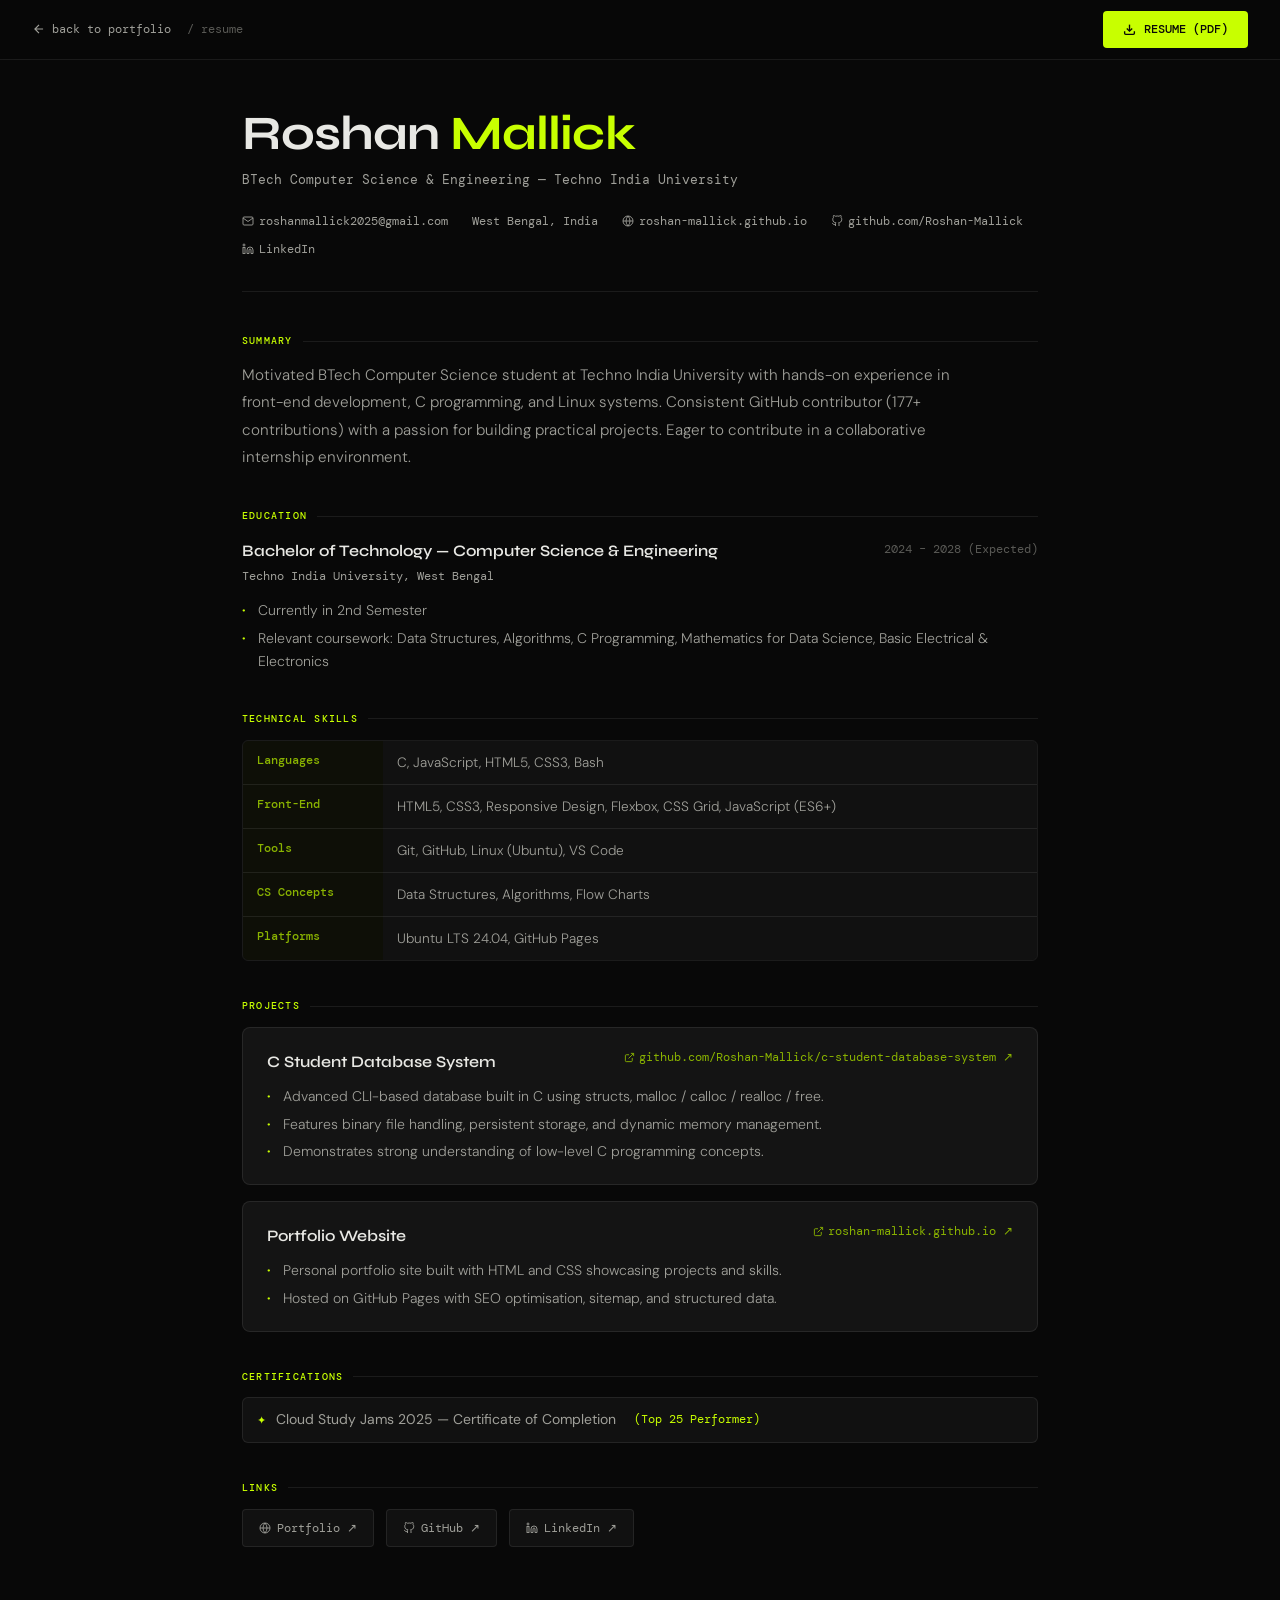
==== Resume/index.html @ ec14fdec "refactor: rename resume to index.html and update SEO metadata Move Resume/resume.html to Resume/inde" ====
<!DOCTYPE html>
<html lang="en">
<head>
<meta charset="UTF-8">
<meta name="viewport" content="width=device-width, initial-scale=1.0">
<title>Roshan Mallick — Resume</title>
<meta name="robots" content="noindex">
<link rel="icon" href="./assets/favicon.ico" type="image/x-icon">
<link rel="preconnect" href="https://fonts.googleapis.com">
<link rel="preconnect" href="https://fonts.gstatic.com" crossorigin>
<link href="https://fonts.googleapis.com/css2?family=DM+Mono:ital,wght@0,300;0,400;0,500;1,300&family=Syne:wght@400;500;600;700;800&family=DM+Sans:ital,opsz,wght@0,9..40,300;0,9..40,400;0,9..40,500;1,9..40,300&display=swap" rel="stylesheet">
<link rel="stylesheet" href="./resume.css">
</head>
<body>

<!-- TOP BAR -->
<div class="topbar">
  <div class="topbar-left">
    <a href="./index.html" class="back-link">
      <svg width="14" height="14" viewBox="0 0 24 24" fill="none" stroke="currentColor" stroke-width="2">
        <path d="M19 12H5M12 5l-7 7 7 7"/>
      </svg>
      back to portfolio
    </a>
    <span class="topbar-title">/ resume</span>
  </div>
  <a href="Roshan_Mallick_Resume.pdf" download="Roshan_Mallick_Resume.pdf" class="download-btn">
    <svg width="13" height="13" viewBox="0 0 24 24" fill="none" stroke="currentColor" stroke-width="2.5">
      <path d="M21 15v4a2 2 0 0 1-2 2H5a2 2 0 0 1-2-2v-4"/>
      <polyline points="7 10 12 15 17 10"/>
      <line x1="12" y1="15" x2="12" y2="3"/>
    </svg>
    RESUME (PDF)
  </a>
</div>

<!-- RESUME BODY -->
<div class="resume-wrapper">

  <!-- HEADER -->
  <header class="r-header">
    <h1 class="r-name">Roshan <span>Mallick</span></h1>
    <p class="r-degree">BTech Computer Science & Engineering — Techno India University</p>
    <div class="r-contact">
      <a href="mailto:roshanmallick2025@gmail.com">
        <svg width="12" height="12" viewBox="0 0 24 24" fill="none" stroke="currentColor" stroke-width="1.8"><path d="M4 4h16c1.1 0 2 .9 2 2v12c0 1.1-.9 2-2 2H4c-1.1 0-2-.9-2-2V6c0-1.1.9-2 2-2z"/><polyline points="22,6 12,13 2,6"/></svg>
        roshanmallick2025@gmail.com
      </a>
      <span>West Bengal, India</span>
      <a href="https://roshan-mallick.github.io" target="_blank">
        <svg width="12" height="12" viewBox="0 0 24 24" fill="none" stroke="currentColor" stroke-width="1.8"><circle cx="12" cy="12" r="10"/><line x1="2" y1="12" x2="22" y2="12"/><path d="M12 2a15.3 15.3 0 0 1 4 10 15.3 15.3 0 0 1-4 10 15.3 15.3 0 0 1-4-10 15.3 15.3 0 0 1 4-10z"/></svg>
        roshan-mallick.github.io
      </a>
      <a href="https://github.com/Roshan-Mallick" target="_blank">
        <svg width="12" height="12" viewBox="0 0 24 24" fill="none" stroke="currentColor" stroke-width="1.8"><path d="M9 19c-5 1.5-5-2.5-7-3m14 6v-3.87a3.37 3.37 0 0 0-.94-2.61c3.14-.35 6.44-1.54 6.44-7A5.44 5.44 0 0 0 20 4.77 5.07 5.07 0 0 0 19.91 1S18.73.65 16 2.48a13.38 13.38 0 0 0-7 0C6.27.65 5.09 1 5.09 1A5.07 5.07 0 0 0 5 4.77a5.44 5.44 0 0 0-1.5 3.78c0 5.42 3.3 6.61 6.44 7A3.37 3.37 0 0 0 9 18.13V22"/></svg>
        github.com/Roshan-Mallick
      </a>
      <a href="https://linkedin.com/in/roshan-mallick-2b816a2b8" target="_blank">
        <svg width="12" height="12" viewBox="0 0 24 24" fill="none" stroke="currentColor" stroke-width="1.8"><path d="M16 8a6 6 0 0 1 6 6v7h-4v-7a2 2 0 0 0-2-2 2 2 0 0 0-2 2v7h-4v-7a6 6 0 0 1 6-6z"/><rect x="2" y="9" width="4" height="12"/><circle cx="4" cy="4" r="2"/></svg>
        LinkedIn
      </a>
    </div>
  </header>

  <!-- SUMMARY -->
  <section class="r-section">
    <div class="r-section-label">Summary</div>
    <p class="r-summary">
      Motivated BTech Computer Science student at Techno India University with hands-on experience in front-end development, C programming, and Linux systems. Consistent GitHub contributor (177+ contributions) with a passion for building practical projects. Eager to contribute in a collaborative internship environment.
    </p>
  </section>

  <!-- EDUCATION -->
  <section class="r-section">
    <div class="r-section-label">Education</div>
    <div>
      <div class="r-edu-block">
        <div>
          <div class="r-edu-title">Bachelor of Technology — Computer Science & Engineering</div>
          <div class="r-edu-sub">Techno India University, West Bengal</div>
        </div>
        <div class="r-edu-date">2024 – 2028 (Expected)</div>
      </div>
      <ul class="r-bullets">
        <li>Currently in 2nd Semester</li>
        <li>Relevant coursework: Data Structures, Algorithms, C Programming, Mathematics for Data Science, Basic Electrical & Electronics</li>
      </ul>
    </div>
  </section>

  <!-- SKILLS -->
  <section class="r-section">
    <div class="r-section-label">Technical Skills</div>
    <div class="r-skills-table">
      <div class="r-skill-row">
        <div class="r-skill-key">Languages</div>
        <div class="r-skill-val">C, JavaScript, HTML5, CSS3, Bash</div>
      </div>
      <div class="r-skill-row">
        <div class="r-skill-key">Front-End</div>
        <div class="r-skill-val">HTML5, CSS3, Responsive Design, Flexbox, CSS Grid, JavaScript (ES6+)</div>
      </div>
      <div class="r-skill-row">
        <div class="r-skill-key">Tools</div>
        <div class="r-skill-val">Git, GitHub, Linux (Ubuntu), VS Code</div>
      </div>
      <div class="r-skill-row">
        <div class="r-skill-key">CS Concepts</div>
        <div class="r-skill-val">Data Structures, Algorithms, Flow Charts</div>
      </div>
      <div class="r-skill-row">
        <div class="r-skill-key">Platforms</div>
        <div class="r-skill-val">Ubuntu LTS 24.04, GitHub Pages</div>
      </div>
    </div>
  </section>

  <!-- PROJECTS -->
  <section class="r-section">
    <div class="r-section-label">Projects</div>

    <div class="r-project">
      <div class="r-project-top">
        <div class="r-project-name">C Student Database System</div>
        <a href="https://github.com/Roshan-Mallick/c-student-database-system" target="_blank" class="r-project-link">
          <svg width="11" height="11" viewBox="0 0 24 24" fill="none" stroke="currentColor" stroke-width="2"><path d="M18 13v6a2 2 0 0 1-2 2H5a2 2 0 0 1-2-2V8a2 2 0 0 1 2-2h6"/><polyline points="15 3 21 3 21 9"/><line x1="10" y1="14" x2="21" y2="3"/></svg>
          github.com/Roshan-Mallick/c-student-database-system ↗
        </a>
      </div>
      <ul class="r-bullets">
        <li>Advanced CLI-based database built in C using structs, malloc / calloc / realloc / free.</li>
        <li>Features binary file handling, persistent storage, and dynamic memory management.</li>
        <li>Demonstrates strong understanding of low-level C programming concepts.</li>
      </ul>
    </div>

    <div class="r-project">
      <div class="r-project-top">
        <div class="r-project-name">Portfolio Website</div>
        <a href="https://roshan-mallick.github.io" target="_blank" class="r-project-link">
          <svg width="11" height="11" viewBox="0 0 24 24" fill="none" stroke="currentColor" stroke-width="2"><path d="M18 13v6a2 2 0 0 1-2 2H5a2 2 0 0 1-2-2V8a2 2 0 0 1 2-2h6"/><polyline points="15 3 21 3 21 9"/><line x1="10" y1="14" x2="21" y2="3"/></svg>
          roshan-mallick.github.io ↗
        </a>
      </div>
      <ul class="r-bullets">
        <li>Personal portfolio site built with HTML and CSS showcasing projects and skills.</li>
        <li>Hosted on GitHub Pages with SEO optimisation, sitemap, and structured data.</li>
      </ul>
    </div>
  </section>

  <!-- CERTIFICATIONS -->
  <section class="r-section">
    <div class="r-section-label">Certifications</div>
    <div class="r-cert">
      Cloud Study Jams 2025 — Certificate of Completion &nbsp;<span style="color:var(--accent);font-family:var(--font-mono);font-size:0.72rem;">(Top 25 Performer)</span>
    </div>
  </section>

  <!-- LINKS -->
  <section class="r-section">
    <div class="r-section-label">Links</div>
    <div class="r-links-row">
      <a href="https://roshan-mallick.github.io" target="_blank" class="r-ext-link">
        <svg width="12" height="12" viewBox="0 0 24 24" fill="none" stroke="currentColor" stroke-width="1.8"><circle cx="12" cy="12" r="10"/><line x1="2" y1="12" x2="22" y2="12"/><path d="M12 2a15.3 15.3 0 0 1 4 10 15.3 15.3 0 0 1-4 10 15.3 15.3 0 0 1-4-10 15.3 15.3 0 0 1 4-10z"/></svg>
        Portfolio ↗
      </a>
      <a href="https://github.com/Roshan-Mallick" target="_blank" class="r-ext-link">
        <svg width="12" height="12" viewBox="0 0 24 24" fill="none" stroke="currentColor" stroke-width="1.8"><path d="M9 19c-5 1.5-5-2.5-7-3m14 6v-3.87a3.37 3.37 0 0 0-.94-2.61c3.14-.35 6.44-1.54 6.44-7A5.44 5.44 0 0 0 20 4.77 5.07 5.07 0 0 0 19.91 1S18.73.65 16 2.48a13.38 13.38 0 0 0-7 0C6.27.65 5.09 1 5.09 1A5.07 5.07 0 0 0 5 4.77a5.44 5.44 0 0 0-1.5 3.78c0 5.42 3.3 6.61 6.44 7A3.37 3.37 0 0 0 9 18.13V22"/></svg>
        GitHub ↗
      </a>
      <a href="https://linkedin.com/in/roshan-mallick-2b816a2b8" target="_blank" class="r-ext-link">
        <svg width="12" height="12" viewBox="0 0 24 24" fill="none" stroke="currentColor" stroke-width="1.8"><path d="M16 8a6 6 0 0 1 6 6v7h-4v-7a2 2 0 0 0-2-2 2 2 0 0 0-2 2v7h-4v-7a6 6 0 0 1 6-6z"/><rect x="2" y="9" width="4" height="12"/><circle cx="4" cy="4" r="2"/></svg>
        LinkedIn ↗
      </a>
    </div>
  </section>

</div>
</body>
</html>
---- Resume/resume.css ----
*, *::before, *::after { box-sizing: border-box; margin: 0; padding: 0; }

  :root {
    --bg:           #080808;
    --bg-2:         #0d0d0d;
    --surface:      rgba(255,255,255,0.04);
    --border:       rgba(255,255,255,0.08);
    --border-2:     rgba(255,255,255,0.14);
    --border-accent:rgba(200,255,0,0.2);
    --text:         #e8e8e4;
    --text-2:       #a0a09a;
    --text-3:       #5a5a56;
    --accent:       #c8ff00;
    --accent-dim:   #8ab300;
    --glass-bg:     rgba(255,255,255,0.05);
    --glass-blur:   blur(16px);
    --shadow-glass: 0 8px 32px rgba(0,0,0,0.4), inset 0 1px 0 rgba(255,255,255,0.06);
    --font-head:    'Syne', sans-serif;
    --font-body:    'DM Sans', sans-serif;
    --font-mono:    'DM Mono', monospace;
  }

  html { scroll-behavior: smooth; font-size: 16px; }

  body {
    background: var(--bg);
    color: var(--text);
    font-family: var(--font-body);
    line-height: 1.7;
    -webkit-font-smoothing: antialiased;
    min-height: 100vh;
  }

  /* ── TOP BAR ── */
  .topbar {
    position: sticky;
    top: 0;
    z-index: 100;
    display: flex;
    align-items: center;
    justify-content: space-between;
    padding: 0 2rem;
    height: 60px;
    background: rgba(8,8,8,0.85);
    backdrop-filter: blur(16px);
    -webkit-backdrop-filter: blur(16px);
    border-bottom: 1px solid var(--border);
  }

  .topbar-left {
    display: flex;
    align-items: center;
    gap: 1rem;
  }

  .back-link {
    font-family: var(--font-mono);
    font-size: 0.75rem;
    color: var(--text-2);
    text-decoration: none;
    display: flex;
    align-items: center;
    gap: 6px;
    transition: color 0.2s;
  }
  .back-link:hover { color: var(--text); }

  .topbar-title {
    font-family: var(--font-mono);
    font-size: 0.75rem;
    color: var(--text-3);
  }

  .download-btn {
    display: inline-flex;
    align-items: center;
    gap: 8px;
    padding: 8px 20px;
    background: var(--accent);
    color: #080808;
    font-family: var(--font-mono);
    font-size: 0.75rem;
    font-weight: 500;
    text-decoration: none;
    border-radius: 4px;
    transition: background 0.2s, transform 0.15s;
    white-space: nowrap;
  }
  .download-btn:hover {
    background: #d4ff33;
    transform: translateY(-1px);
  }
  .download-btn svg { flex-shrink: 0; }

  /* ── MAIN LAYOUT ── */
  .resume-wrapper {
    max-width: 860px;
    margin: 0 auto;
    padding: 3rem 2rem 5rem;
    animation: fadeUp 0.5s ease both;
  }

  @keyframes fadeUp {
    from { opacity: 0; transform: translateY(16px); }
    to   { opacity: 1; transform: translateY(0); }
  }

  /* ── HEADER ── */
  .r-header {
    margin-bottom: 2.5rem;
    padding-bottom: 2rem;
    border-bottom: 1px solid var(--border);
  }

  .r-name {
    font-family: var(--font-head);
    font-size: clamp(2rem, 5vw, 3rem);
    font-weight: 700;
    color: var(--text);
    letter-spacing: -0.02em;
    line-height: 1.1;
    margin-bottom: 0.5rem;
  }

  .r-name span { color: var(--accent); }

  .r-degree {
    font-family: var(--font-mono);
    font-size: 0.8rem;
    color: var(--text-2);
    margin-bottom: 1.25rem;
  }

  .r-contact {
    display: flex;
    flex-wrap: wrap;
    gap: 0.5rem 1.5rem;
    font-family: var(--font-mono);
    font-size: 0.75rem;
    color: var(--text-2);
  }

  .r-contact a {
    color: var(--text-2);
    text-decoration: none;
    display: flex;
    align-items: center;
    gap: 5px;
    transition: color 0.2s;
  }
  .r-contact a:hover { color: var(--accent); }

  /* ── SECTION ── */
  .r-section {
    margin-bottom: 2.25rem;
  }

  .r-section-label {
    font-family: var(--font-mono);
    font-size: 0.65rem;
    font-weight: 500;
    letter-spacing: 0.12em;
    text-transform: uppercase;
    color: var(--accent);
    margin-bottom: 0.75rem;
    display: flex;
    align-items: center;
    gap: 10px;
  }

  .r-section-label::after {
    content: '';
    flex: 1;
    height: 1px;
    background: var(--border);
  }

  /* ── SUMMARY ── */
  .r-summary {
    font-size: 0.95rem;
    color: var(--text-2);
    line-height: 1.8;
    font-weight: 300;
    max-width: 720px;
  }

  /* ── EDUCATION ── */
  .r-edu-block {
    display: flex;
    justify-content: space-between;
    align-items: flex-start;
    gap: 1rem;
    flex-wrap: wrap;
  }

  .r-edu-title {
    font-family: var(--font-head);
    font-size: 1rem;
    font-weight: 600;
    color: var(--text);
    margin-bottom: 2px;
  }

  .r-edu-sub {
    font-family: var(--font-mono);
    font-size: 0.75rem;
    color: var(--text-2);
    margin-bottom: 0.75rem;
  }

  .r-edu-date {
    font-family: var(--font-mono);
    font-size: 0.72rem;
    color: var(--text-3);
    white-space: nowrap;
    padding-top: 3px;
  }

  .r-bullets {
    list-style: none;
    padding: 0;
    display: flex;
    flex-direction: column;
    gap: 4px;
  }

  .r-bullets li {
    font-size: 0.875rem;
    color: var(--text-2);
    font-weight: 300;
    padding-left: 1rem;
    position: relative;
  }

  .r-bullets li::before {
    content: '·';
    position: absolute;
    left: 0;
    color: var(--accent);
    font-weight: 700;
  }

  /* ── SKILLS TABLE ── */
  .r-skills-table {
    display: grid;
    grid-template-columns: 140px 1fr;
    gap: 0;
    border: 1px solid var(--border);
    border-radius: 6px;
    overflow: hidden;
  }

  .r-skill-row {
    display: contents;
  }

  .r-skill-row:not(:last-child) .r-skill-key,
  .r-skill-row:not(:last-child) .r-skill-val {
    border-bottom: 1px solid var(--border);
  }

  .r-skill-key {
    font-family: var(--font-mono);
    font-size: 0.72rem;
    color: var(--accent-dim);
    padding: 10px 14px;
    background: rgba(200,255,0,0.03);
    display: flex;
    align-items: flex-start;
    font-weight: 500;
  }

  .r-skill-val {
    font-size: 0.85rem;
    color: var(--text-2);
    padding: 10px 14px;
    font-weight: 300;
    background: var(--surface);
    display: flex;
    align-items: flex-start;
  }

  /* ── PROJECTS ── */
  .r-project {
    padding: 1.25rem 1.5rem;
    background: var(--glass-bg);
    border: 1px solid var(--border);
    border-radius: 8px;
    margin-bottom: 1rem;
    transition: border-color 0.2s;
  }

  .r-project:hover {
    border-color: var(--border-2);
  }

  .r-project-top {
    display: flex;
    justify-content: space-between;
    align-items: flex-start;
    gap: 1rem;
    flex-wrap: wrap;
    margin-bottom: 0.6rem;
  }

  .r-project-name {
    font-family: var(--font-head);
    font-size: 1rem;
    font-weight: 600;
    color: var(--text);
  }

  .r-project-link {
    font-family: var(--font-mono);
    font-size: 0.72rem;
    color: var(--accent-dim);
    text-decoration: none;
    display: flex;
    align-items: center;
    gap: 4px;
    transition: color 0.2s;
    white-space: nowrap;
  }
  .r-project-link:hover { color: var(--accent); }

  /* ── CERTIFICATIONS ── */
  .r-cert {
    display: flex;
    align-items: center;
    gap: 10px;
    padding: 10px 14px;
    background: var(--surface);
    border: 1px solid var(--border);
    border-radius: 6px;
    font-size: 0.875rem;
    color: var(--text-2);
  }

  .r-cert::before {
    content: '✦';
    color: var(--accent);
    font-size: 0.7rem;
    flex-shrink: 0;
  }

  /* ── LINKS ROW ── */
  .r-links-row {
    display: flex;
    flex-wrap: wrap;
    gap: 0.75rem;
  }

  .r-ext-link {
    display: inline-flex;
    align-items: center;
    gap: 6px;
    padding: 8px 16px;
    border: 1px solid var(--border);
    border-radius: 4px;
    font-family: var(--font-mono);
    font-size: 0.75rem;
    color: var(--text-2);
    text-decoration: none;
    background: var(--surface);
    transition: border-color 0.2s, color 0.2s;
  }
  .r-ext-link:hover {
    border-color: var(--border-accent);
    color: var(--accent);
  }

  /* ── PRINT / PDF STYLES ── */
  @media print {
    body {
      background: #fff !important;
      color: #111 !important;
      font-size: 11pt;
    }

    .topbar { display: none !important; }

    .resume-wrapper {
      padding: 1.5rem;
      max-width: 100%;
      animation: none;
    }

    :root {
      --text:         #111111;
      --text-2:       #444444;
      --text-3:       #888888;
      --accent:       #5a7a00;
      --accent-dim:   #5a7a00;
      --bg:           #ffffff;
      --surface:      #f8f8f8;
      --border:       #dddddd;
      --border-2:     #cccccc;
      --glass-bg:     #f8f8f8;
    }

    .r-section-label::after { background: #ddd; }

    .r-project { border: 1px solid #ddd; page-break-inside: avoid; }
    .r-skills-table { border: 1px solid #ddd; }

    .r-name span { color: #5a7a00; }

    a { color: inherit !important; text-decoration: underline; }

    * { -webkit-print-color-adjust: exact; print-color-adjust: exact; }
  }

  /* ── RESPONSIVE ── */
  @media (max-width: 600px) {
    .resume-wrapper { padding: 2rem 1.25rem 4rem; }
    .topbar { padding: 0 1.25rem; }
    .r-edu-block { flex-direction: column; }
    .r-project-top { flex-direction: column; gap: 0.4rem; }
    .r-skills-table { grid-template-columns: 110px 1fr; }
    .r-name { font-size: 1.75rem; }
  }
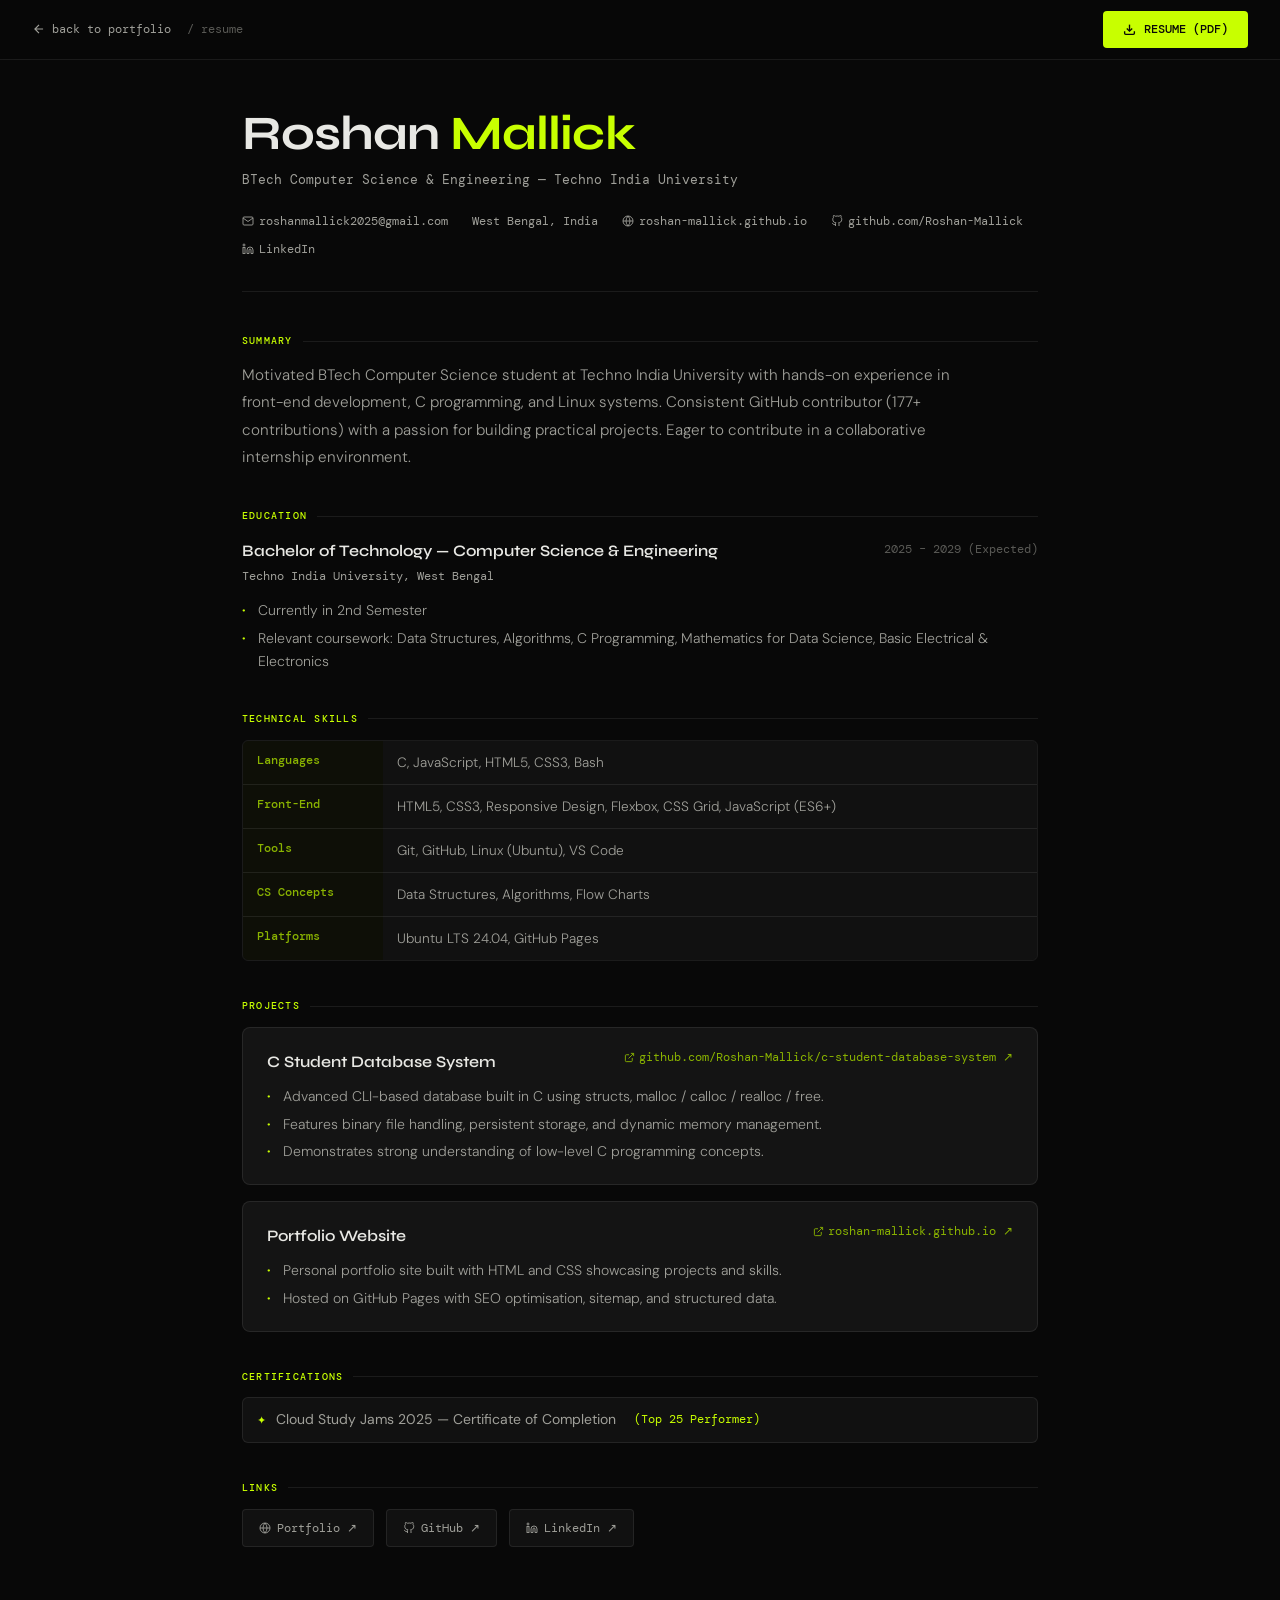
==== commit 793a6839: "Update expected graduation date in resume" ====
--- a/Resume/index.html
+++ b/Resume/index.html
@@ -79,7 +79,7 @@
           <div class="r-edu-title">Bachelor of Technology — Computer Science & Engineering</div>
           <div class="r-edu-sub">Techno India University, West Bengal</div>
         </div>
-        <div class="r-edu-date">2024 – 2028 (Expected)</div>
+        <div class="r-edu-date">2025 – 2029 (Expected)</div>
       </div>
       <ul class="r-bullets">
         <li>Currently in 2nd Semester</li>
@@ -178,4 +178,4 @@
 
 </div>
 </body>
-</html>+</html>
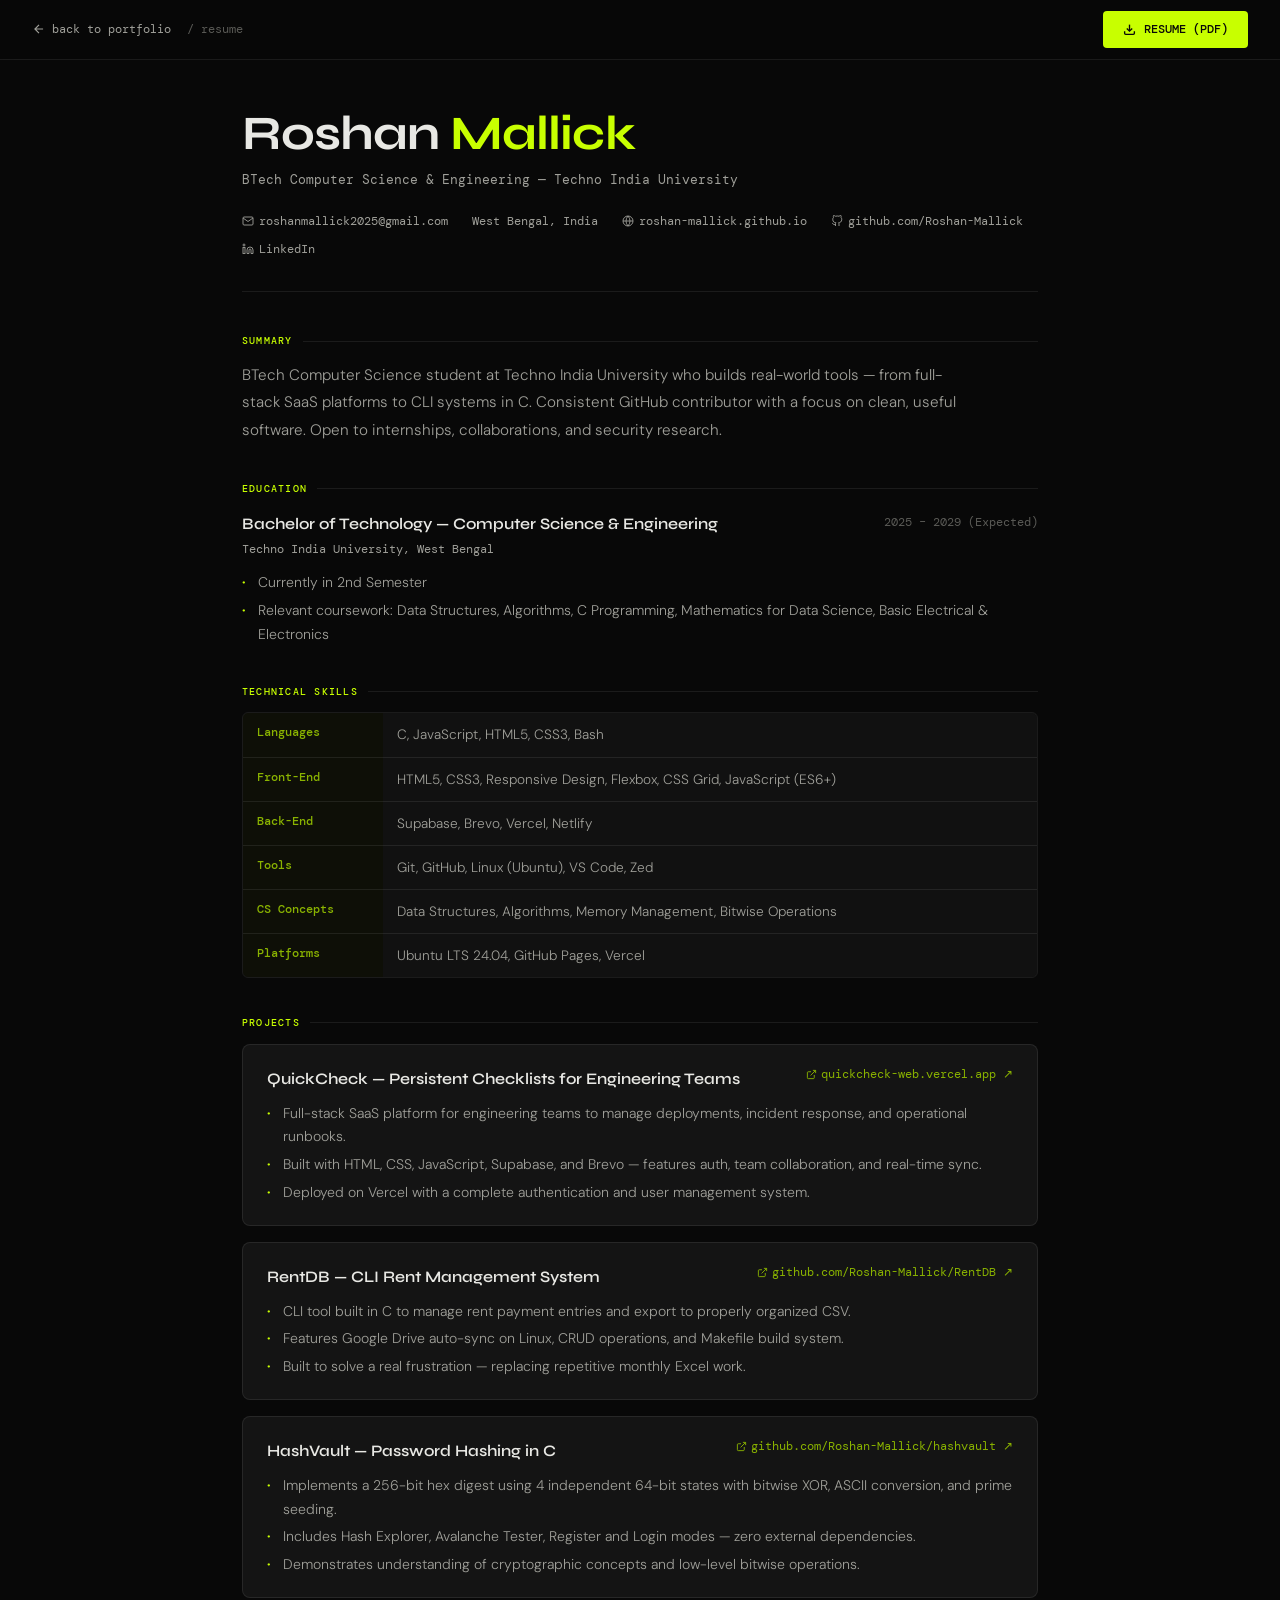
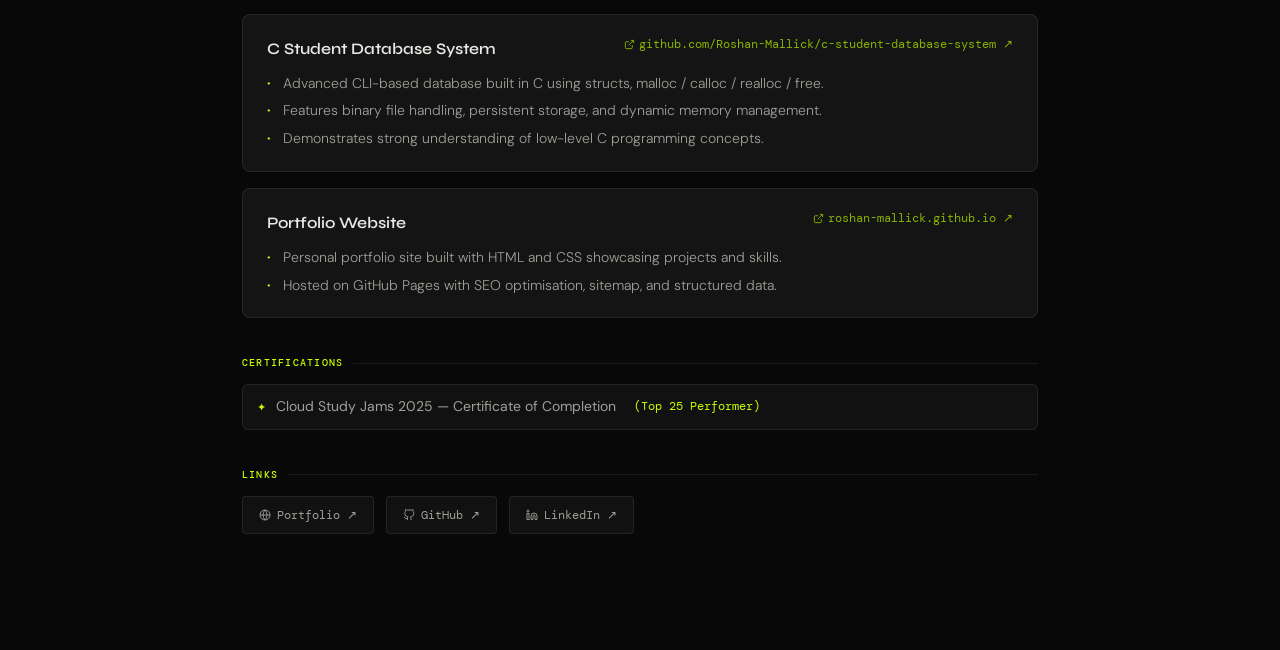
==== commit c2cc90f2: "Add QuickCheck, RentDB, HashVault projects to resume page" ====
--- a/Resume/index.html
+++ b/Resume/index.html
@@ -3,20 +3,93 @@
 <head>
 <meta charset="UTF-8">
 <meta name="viewport" content="width=device-width, initial-scale=1.0">
-<title>Roshan Mallick — Resume</title>
-<meta name="robots" content="noindex">
+<title>Roshan Mallick — Resume & CV</title>
+<meta name="description"
+      content="Resume of Roshan Mallick, BTech Computer Science & Engineering student at Techno India University. Skills in C programming, Linux, web development, and software projects.">
+
+<meta name="keywords"
+      content="Roshan Mallick Resume, Roshan Mallick CV, C programmer, BTech CSE, Techno India University, Linux, GitHub, Student Developer">
+
+<meta name="author" content="Roshan Mallick">
+
+<meta name="robots" content="index, follow">
+
+<meta property="og:title" content="Roshan Mallick Resume">
+
+<meta property="og:description"
+      content="BTech Computer Science student with experience in C programming, Linux, web development, and software projects.">
+
+<meta property="og:type" content="website">
+
+<meta property="og:url"
+      content="https://roshan-mallick.github.io/Resume/">
+
+<meta property="og:image"
+      content="https://roshan-mallick.github.io/assets/og-card.svg">
+<meta property="og:site_name" content="Roshan Mallick">
+<meta property="og:locale" content="en_US">
+
+<meta name="twitter:card" content="summary_large_image">
+
+<meta name="twitter:title"
+      content="Roshan Mallick Resume">
+
+<meta name="twitter:description"
+      content="BTech Computer Science student focused on programming, Linux, and software development.">
+
+<meta name="twitter:image"
+      content="https://roshan-mallick.github.io/assets/og-card.svg">
+<meta name="twitter:site" content="@_eth0x1">
+<meta name="theme-color" content="#080808">
+
+<link rel="canonical"
+      href="https://roshan-mallick.github.io/Resume/">
 <link rel="icon" href="./assets/favicon.ico" type="image/x-icon">
 <link rel="preconnect" href="https://fonts.googleapis.com">
 <link rel="preconnect" href="https://fonts.gstatic.com" crossorigin>
 <link href="https://fonts.googleapis.com/css2?family=DM+Mono:ital,wght@0,300;0,400;0,500;1,300&family=Syne:wght@400;500;600;700;800&family=DM+Sans:ital,opsz,wght@0,9..40,300;0,9..40,400;0,9..40,500;1,9..40,300&display=swap" rel="stylesheet">
 <link rel="stylesheet" href="./resume.css">
+
+<script type="application/ld+json">
+{
+  "@context":"https://schema.org",
+  "@type":"Person",
+  "name":"Roshan Mallick",
+  "url":"https://roshan-mallick.github.io/",
+  "image":"https://roshan-mallick.github.io/assets/roshan-mallick-profile.png",
+  "description":"BTech Computer Science student at Techno India University with skills in C programming, Linux, web development, and software projects. 177+ GitHub contributions.",
+  "sameAs":[
+    "https://github.com/Roshan-Mallick",
+    "https://linkedin.com/in/roshan-mallick-2b816a2b8",
+    "https://x.com/_eth0x1"
+  ],
+  "alumniOf":{
+    "@type":"CollegeOrUniversity",
+    "name":"Techno India University"
+  },
+  "jobTitle":"Computer Science Student",
+  "knowsAbout":["C programming","JavaScript","Linux","Web Development","Data Structures","Supabase","CLI Tools","Cybersecurity"],
+  "address":{
+    "@type":"PostalAddress",
+    "addressLocality":"Kolkata",
+    "addressRegion":"West Bengal",
+    "addressCountry":"India"
+  },
+  "award":"Cloud Study Jams 2025 — Top 25 Performer"
+}
+</script>
+
 </head>
 <body>
+
+<h1 style="position:absolute;width:1px;height:1px;overflow:hidden;opacity:0;">
+Roshan Mallick Resume — BTech Computer Science Student
+</h1>
 
 <!-- TOP BAR -->
 <div class="topbar">
   <div class="topbar-left">
-    <a href="./index.html" class="back-link">
+    <a href="https://roshan-mallick.github.io/" class="back-link">
       <svg width="14" height="14" viewBox="0 0 24 24" fill="none" stroke="currentColor" stroke-width="2">
         <path d="M19 12H5M12 5l-7 7 7 7"/>
       </svg>
@@ -64,15 +137,15 @@
 
   <!-- SUMMARY -->
   <section class="r-section">
-    <div class="r-section-label">Summary</div>
+    <h2 class="r-section-label">Summary</h2>
     <p class="r-summary">
-      Motivated BTech Computer Science student at Techno India University with hands-on experience in front-end development, C programming, and Linux systems. Consistent GitHub contributor (177+ contributions) with a passion for building practical projects. Eager to contribute in a collaborative internship environment.
+      BTech Computer Science student at Techno India University who builds real-world tools — from full-stack SaaS platforms to CLI systems in C. Consistent GitHub contributor with a focus on clean, useful software. Open to internships, collaborations, and security research.
     </p>
   </section>
 
   <!-- EDUCATION -->
   <section class="r-section">
-    <div class="r-section-label">Education</div>
+    <h2 class="r-section-label">Education</h2>
     <div>
       <div class="r-edu-block">
         <div>
@@ -90,7 +163,7 @@
 
   <!-- SKILLS -->
   <section class="r-section">
-    <div class="r-section-label">Technical Skills</div>
+    <h2 class="r-section-label">Technical Skills</h2>
     <div class="r-skills-table">
       <div class="r-skill-row">
         <div class="r-skill-key">Languages</div>
@@ -101,23 +174,72 @@
         <div class="r-skill-val">HTML5, CSS3, Responsive Design, Flexbox, CSS Grid, JavaScript (ES6+)</div>
       </div>
       <div class="r-skill-row">
+        <div class="r-skill-key">Back-End</div>
+        <div class="r-skill-val">Supabase, Brevo, Vercel, Netlify</div>
+      </div>
+      <div class="r-skill-row">
         <div class="r-skill-key">Tools</div>
-        <div class="r-skill-val">Git, GitHub, Linux (Ubuntu), VS Code</div>
+        <div class="r-skill-val">Git, GitHub, Linux (Ubuntu), VS Code, Zed</div>
       </div>
       <div class="r-skill-row">
         <div class="r-skill-key">CS Concepts</div>
-        <div class="r-skill-val">Data Structures, Algorithms, Flow Charts</div>
+        <div class="r-skill-val">Data Structures, Algorithms, Memory Management, Bitwise Operations</div>
       </div>
       <div class="r-skill-row">
         <div class="r-skill-key">Platforms</div>
-        <div class="r-skill-val">Ubuntu LTS 24.04, GitHub Pages</div>
+        <div class="r-skill-val">Ubuntu LTS 24.04, GitHub Pages, Vercel</div>
       </div>
     </div>
   </section>
 
   <!-- PROJECTS -->
   <section class="r-section">
-    <div class="r-section-label">Projects</div>
+    <h2 class="r-section-label">Projects</h2>
+
+    <div class="r-project">
+      <div class="r-project-top">
+        <div class="r-project-name">QuickCheck — Persistent Checklists for Engineering Teams</div>
+        <a href="https://quickcheck-web.vercel.app/" target="_blank" class="r-project-link">
+          <svg width="11" height="11" viewBox="0 0 24 24" fill="none" stroke="currentColor" stroke-width="2"><path d="M18 13v6a2 2 0 0 1-2 2H5a2 2 0 0 1-2-2V8a2 2 0 0 1 2-2h6"/><polyline points="15 3 21 3 21 9"/><line x1="10" y1="14" x2="21" y2="3"/></svg>
+          quickcheck-web.vercel.app ↗
+        </a>
+      </div>
+      <ul class="r-bullets">
+        <li>Full-stack SaaS platform for engineering teams to manage deployments, incident response, and operational runbooks.</li>
+        <li>Built with HTML, CSS, JavaScript, Supabase, and Brevo — features auth, team collaboration, and real-time sync.</li>
+        <li>Deployed on Vercel with a complete authentication and user management system.</li>
+      </ul>
+    </div>
+
+    <div class="r-project">
+      <div class="r-project-top">
+        <div class="r-project-name">RentDB — CLI Rent Management System</div>
+        <a href="https://github.com/Roshan-Mallick/RentDB" target="_blank" class="r-project-link">
+          <svg width="11" height="11" viewBox="0 0 24 24" fill="none" stroke="currentColor" stroke-width="2"><path d="M18 13v6a2 2 0 0 1-2 2H5a2 2 0 0 1-2-2V8a2 2 0 0 1 2-2h6"/><polyline points="15 3 21 3 21 9"/><line x1="10" y1="14" x2="21" y2="3"/></svg>
+          github.com/Roshan-Mallick/RentDB ↗
+        </a>
+      </div>
+      <ul class="r-bullets">
+        <li>CLI tool built in C to manage rent payment entries and export to properly organized CSV.</li>
+        <li>Features Google Drive auto-sync on Linux, CRUD operations, and Makefile build system.</li>
+        <li>Built to solve a real frustration — replacing repetitive monthly Excel work.</li>
+      </ul>
+    </div>
+
+    <div class="r-project">
+      <div class="r-project-top">
+        <div class="r-project-name">HashVault — Password Hashing in C</div>
+        <a href="https://github.com/Roshan-Mallick/hashvault" target="_blank" class="r-project-link">
+          <svg width="11" height="11" viewBox="0 0 24 24" fill="none" stroke="currentColor" stroke-width="2"><path d="M18 13v6a2 2 0 0 1-2 2H5a2 2 0 0 1-2-2V8a2 2 0 0 1 2-2h6"/><polyline points="15 3 21 3 21 9"/><line x1="10" y1="14" x2="21" y2="3"/></svg>
+          github.com/Roshan-Mallick/hashvault ↗
+        </a>
+      </div>
+      <ul class="r-bullets">
+        <li>Implements a 256-bit hex digest using 4 independent 64-bit states with bitwise XOR, ASCII conversion, and prime seeding.</li>
+        <li>Includes Hash Explorer, Avalanche Tester, Register and Login modes — zero external dependencies.</li>
+        <li>Demonstrates understanding of cryptographic concepts and low-level bitwise operations.</li>
+      </ul>
+    </div>
 
     <div class="r-project">
       <div class="r-project-top">
@@ -151,7 +273,7 @@
 
   <!-- CERTIFICATIONS -->
   <section class="r-section">
-    <div class="r-section-label">Certifications</div>
+    <h2 class="r-section-label">Certifications</h2>
     <div class="r-cert">
       Cloud Study Jams 2025 — Certificate of Completion &nbsp;<span style="color:var(--accent);font-family:var(--font-mono);font-size:0.72rem;">(Top 25 Performer)</span>
     </div>
@@ -159,7 +281,7 @@
 
   <!-- LINKS -->
   <section class="r-section">
-    <div class="r-section-label">Links</div>
+    <h2 class="r-section-label">Links</h2>
     <div class="r-links-row">
       <a href="https://roshan-mallick.github.io" target="_blank" class="r-ext-link">
         <svg width="12" height="12" viewBox="0 0 24 24" fill="none" stroke="currentColor" stroke-width="1.8"><circle cx="12" cy="12" r="10"/><line x1="2" y1="12" x2="22" y2="12"/><path d="M12 2a15.3 15.3 0 0 1 4 10 15.3 15.3 0 0 1-4 10 15.3 15.3 0 0 1-4-10 15.3 15.3 0 0 1 4-10z"/></svg>
--- a/Resume/resume.css
+++ b/Resume/resume.css
@@ -155,7 +155,7 @@
     margin-bottom: 2.25rem;
   }
 
-  .r-section-label {
+  h2.r-section-label {
     font-family: var(--font-mono);
     font-size: 0.65rem;
     font-weight: 500;
@@ -418,4 +418,21 @@
     .r-project-top { flex-direction: column; gap: 0.4rem; }
     .r-skills-table { grid-template-columns: 110px 1fr; }
     .r-name { font-size: 1.75rem; }
+    .download-btn { padding: 8px 14px; gap: 6px; }
+    .r-project { padding: 1rem 1.1rem; }
+    .r-contact { gap: 0.3rem 0.75rem; }
+  }
+
+  @media (max-width: 420px) {
+    .topbar { flex-wrap: wrap; height: auto; padding: 8px 0.75rem; row-gap: 0; }
+    .topbar-left { gap: 0.4rem; }
+    .back-link { font-size: 0.65rem; }
+    .topbar-title { font-size: 0.65rem; }
+    .download-btn { padding: 6px 10px; font-size: 0.65rem; gap: 4px; }
+    .r-project-link { white-space: normal; overflow-wrap: break-word; }
+    .r-skills-table { grid-template-columns: minmax(85px, auto) 1fr; }
+    .r-project { padding: 0.85rem 0.9rem; }
+    .r-name { font-size: 1.4rem; }
+    .r-edu-title { font-size: 0.9rem; }
+    .r-summary { font-size: 0.85rem; }
   }
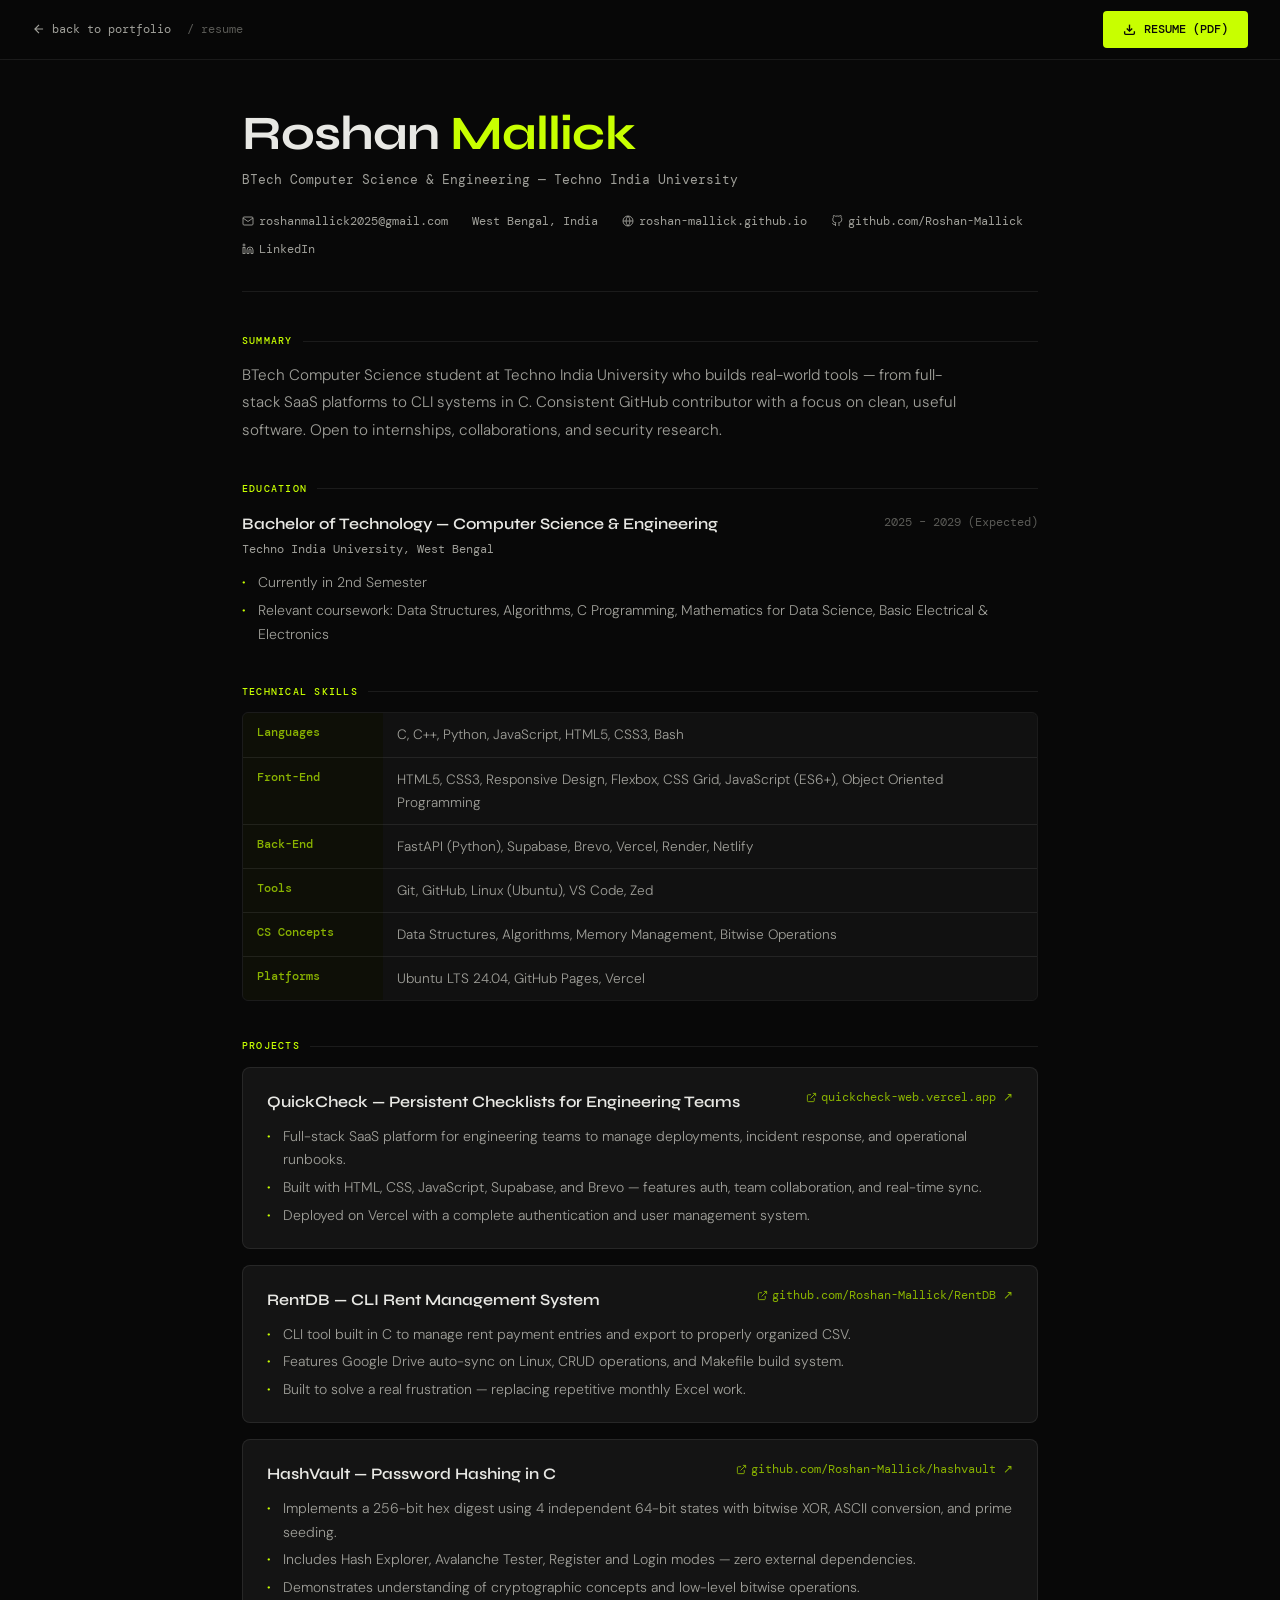
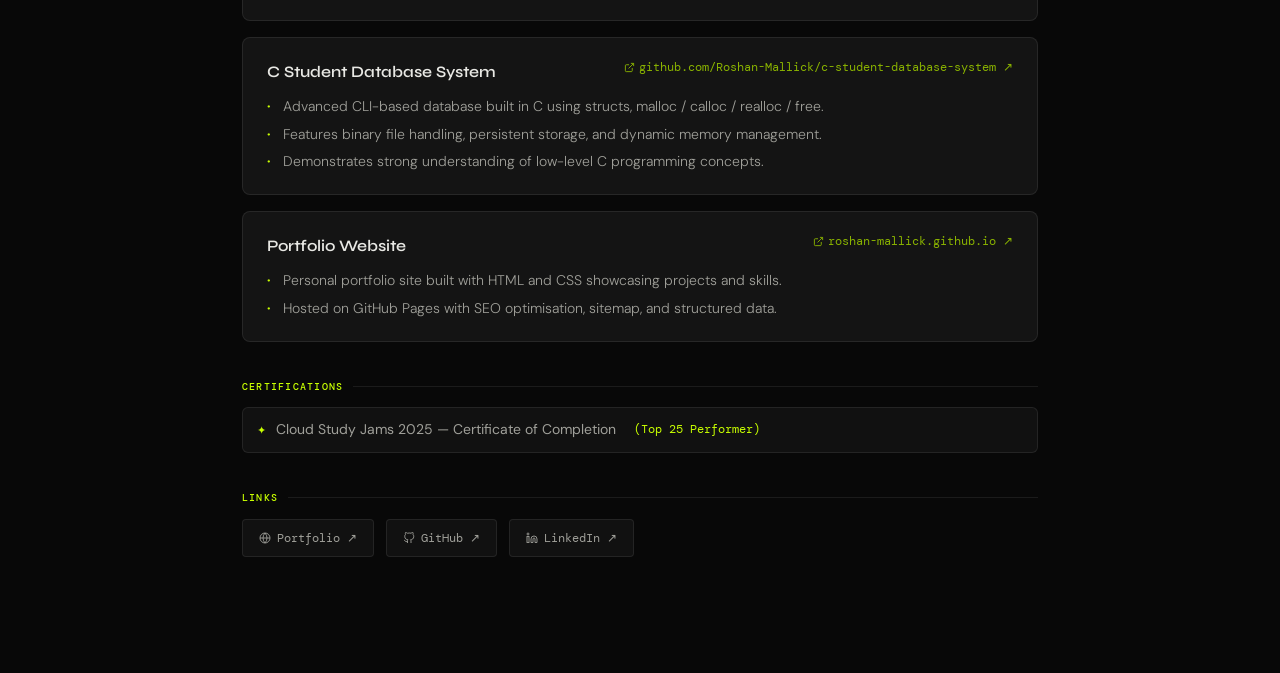
==== commit 32695489: "Sync resume skills with updated portfolio (C++, Python, FastAPI, OOP)" ====
--- a/Resume/index.html
+++ b/Resume/index.html
@@ -167,15 +167,15 @@
     <div class="r-skills-table">
       <div class="r-skill-row">
         <div class="r-skill-key">Languages</div>
-        <div class="r-skill-val">C, JavaScript, HTML5, CSS3, Bash</div>
+        <div class="r-skill-val">C, C++, Python, JavaScript, HTML5, CSS3, Bash</div>
       </div>
       <div class="r-skill-row">
         <div class="r-skill-key">Front-End</div>
-        <div class="r-skill-val">HTML5, CSS3, Responsive Design, Flexbox, CSS Grid, JavaScript (ES6+)</div>
+        <div class="r-skill-val">HTML5, CSS3, Responsive Design, Flexbox, CSS Grid, JavaScript (ES6+), Object Oriented Programming</div>
       </div>
       <div class="r-skill-row">
         <div class="r-skill-key">Back-End</div>
-        <div class="r-skill-val">Supabase, Brevo, Vercel, Netlify</div>
+        <div class="r-skill-val">FastAPI (Python), Supabase, Brevo, Vercel, Render, Netlify</div>
       </div>
       <div class="r-skill-row">
         <div class="r-skill-key">Tools</div>
